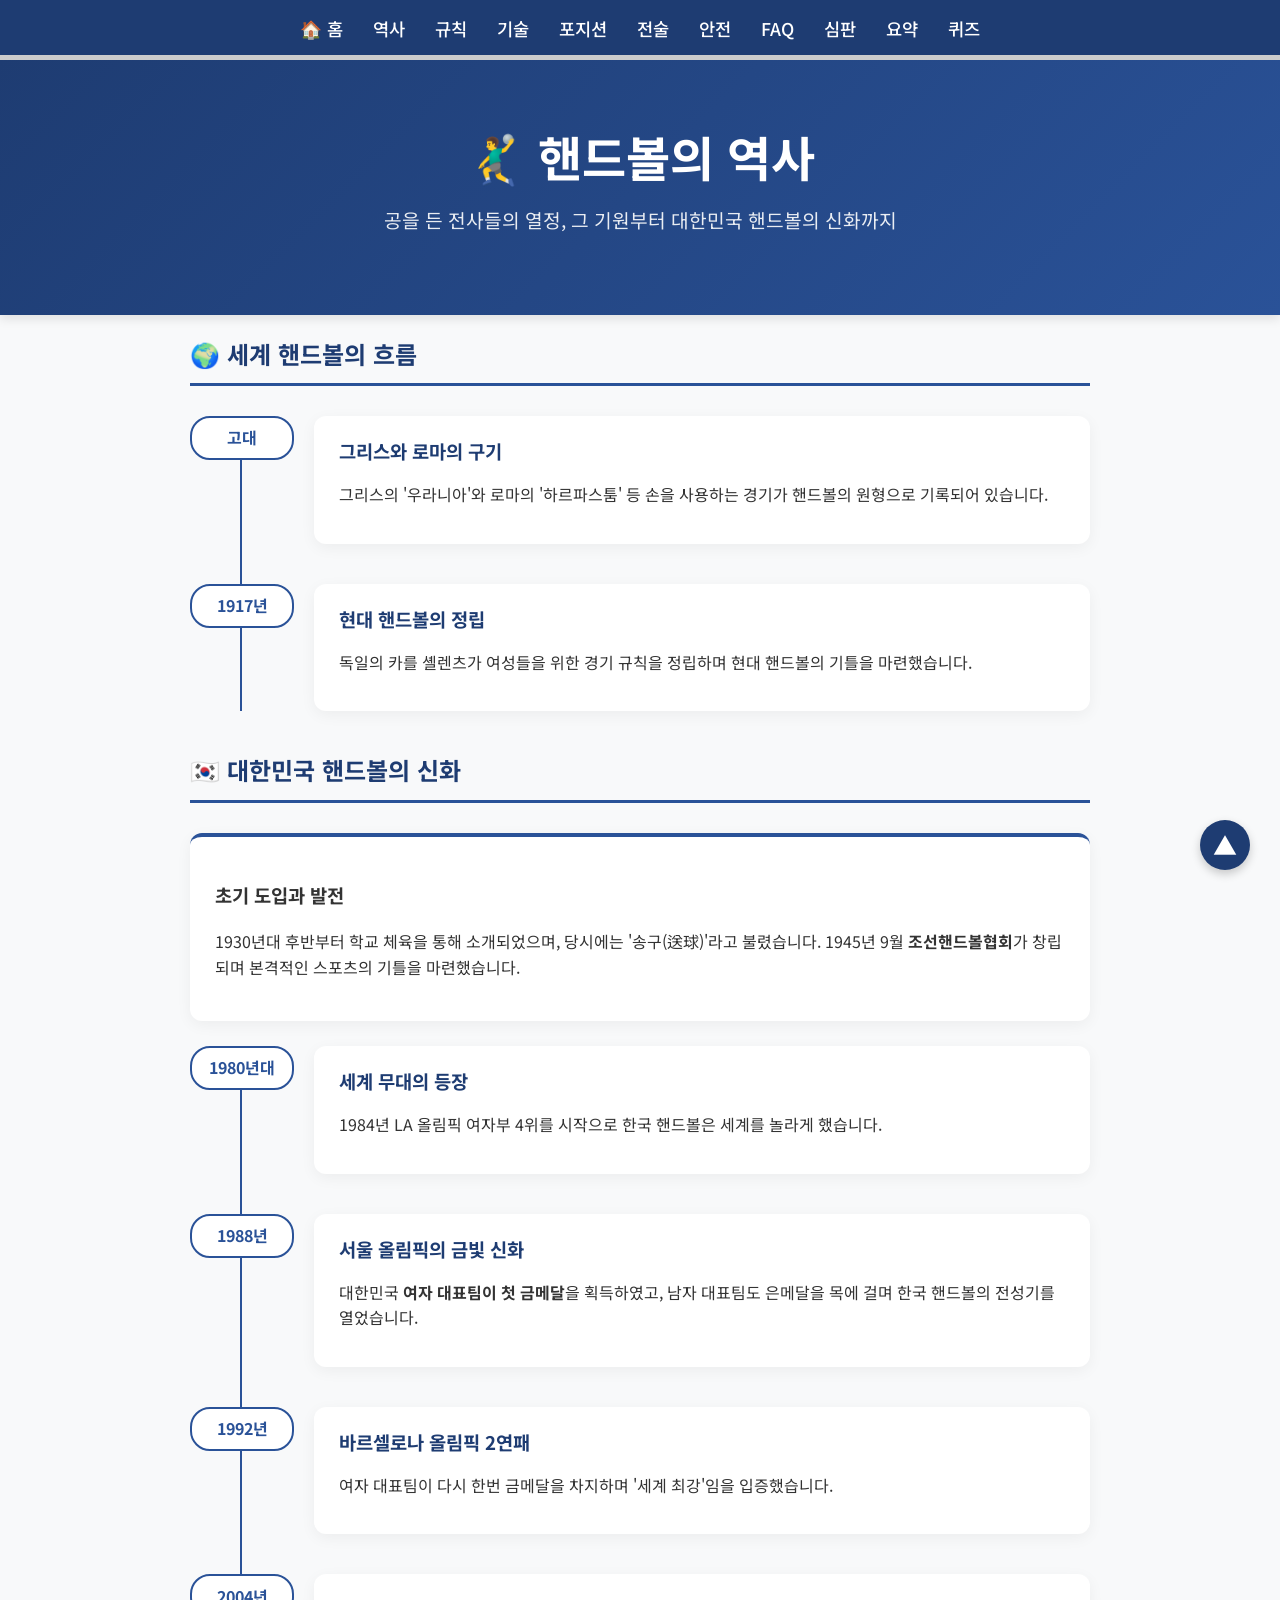
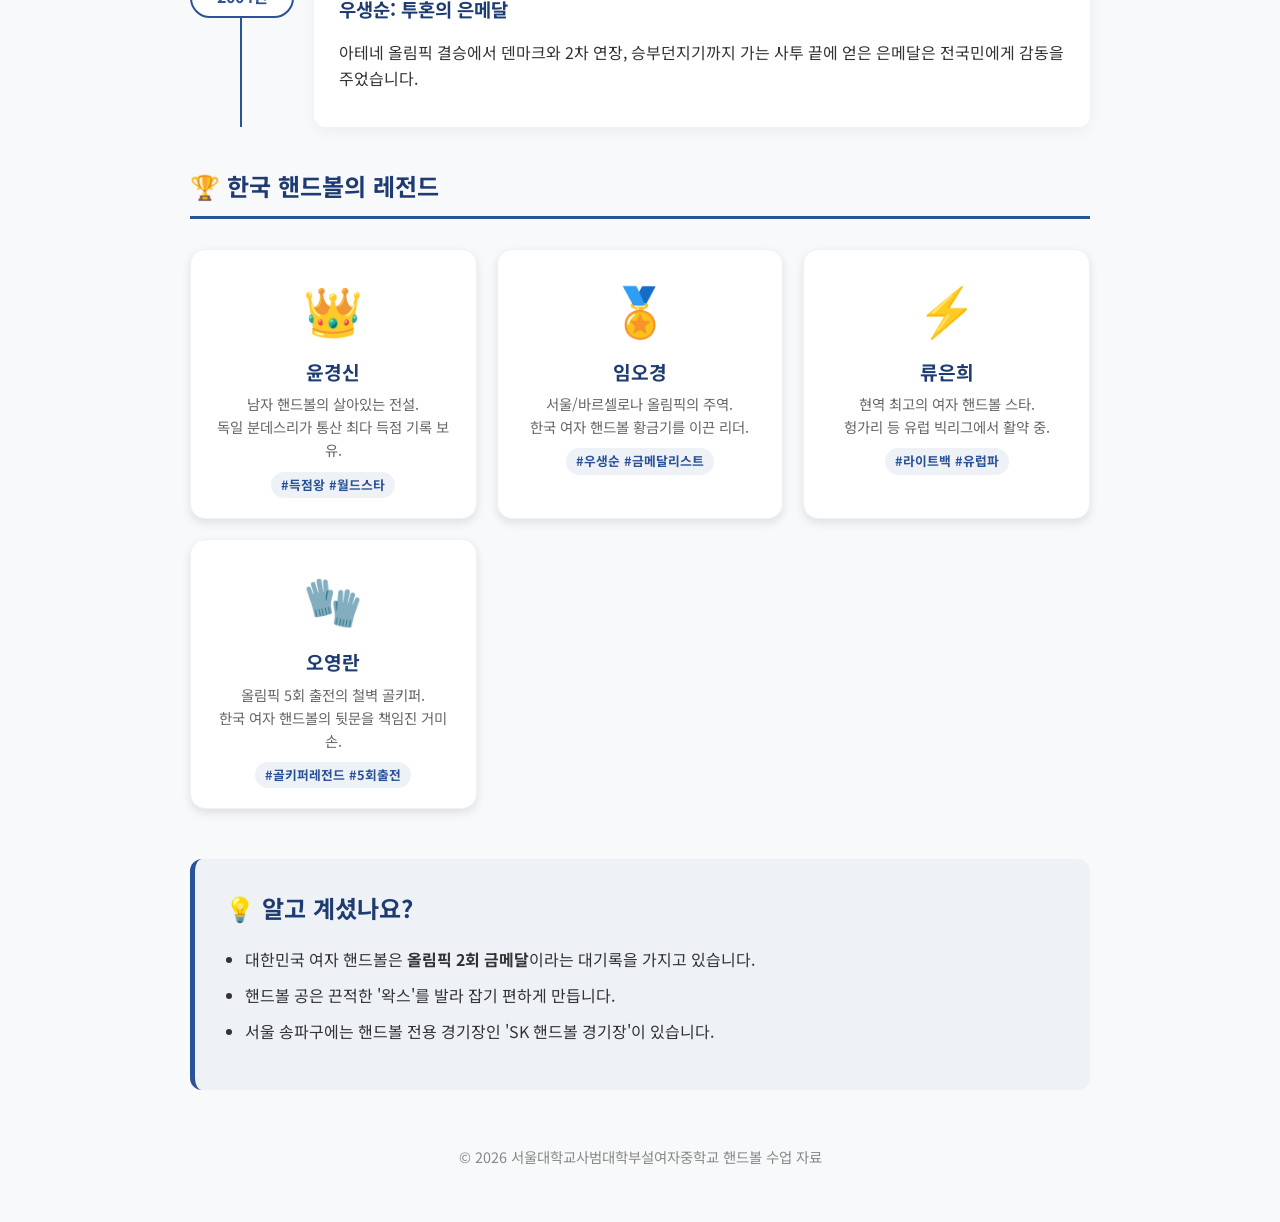
==== history.html @ 9b21e912 "Add 20-stage quiz system and submission portal" ====
<!DOCTYPE html>
<html lang="ko">
<head>
    <meta charset="UTF-8">
    <meta name="viewport" content="width=device-width, initial-scale=1.0">
    <title>핸드볼의 역사 - 대한민국과 세계</title>
    <link rel="stylesheet" href="style.css">
    <link href="https://fonts.googleapis.com/css2?family=Noto+Sans+KR:wght@300;400;700&display=swap" rel="stylesheet">
</head>
<body>
    <nav>
        <div class="container">
            <a href="index.html">🏠 홈</a>
            <a href="history.html">역사</a>
            <a href="rules.html">규칙</a>
            <a href="skills.html">기술</a>
            <a href="positions.html">포지션</a>
            <a href="tactics.html">전술</a>
            <a href="safety.html">안전</a>
            <a href="faq.html">FAQ</a>
            <a href="referee.html">심판</a>
            <a href="study-guide.html">요약</a>
            <a href="quiz.html">퀴즈</a>
        </div>
    </nav>
    <div class="progress-container"><div class="progress-bar" id="myBar"></div></div>
    <header>
        <div class="container">
            <h1>🤾‍♂️ 핸드볼의 역사</h1>
            <p>공을 든 전사들의 열정, 그 기원부터 대한민국 핸드볼의 신화까지</p>
        </div>
    </header>

    <main class="container">
        <!-- 세계 핸드볼 역사 섹션 -->
        <section class="history-section">
            <h2 class="section-title">🌍 세계 핸드볼의 흐름</h2>
            <div class="timeline">
                <div class="timeline-item">
                    <div class="year">고대</div>
                    <div class="content">
                        <h3>그리스와 로마의 구기</h3>
                        <p>그리스의 '우라니아'와 로마의 '하르파스툼' 등 손을 사용하는 경기가 핸드볼의 원형으로 기록되어 있습니다.</p>
                    </div>
                </div>
                <div class="timeline-item">
                    <div class="year">1917년</div>
                    <div class="content">
                        <h3>현대 핸드볼의 정립</h3>
                        <p>독일의 카를 셸렌츠가 여성들을 위한 경기 규칙을 정립하며 현대 핸드볼의 기틀을 마련했습니다.</p>
                    </div>
                </div>
            </div>
        </section>

        <!-- 대한민국 핸드볼 역사 섹션 -->
        <section class="history-section kor-history">
            <h2 class="section-title">🇰🇷 대한민국 핸드볼의 신화</h2>
            
            <div class="history-card">
                <h3>초기 도입과 발전</h3>
                <p>1930년대 후반부터 학교 체육을 통해 소개되었으며, 당시에는 '송구(送球)'라고 불렸습니다. 1945년 9월 <strong>조선핸드볼협회</strong>가 창립되며 본격적인 스포츠의 기틀을 마련했습니다.</p>
            </div>

            <div class="timeline">
                <div class="timeline-item">
                    <div class="year">1980년대</div>
                    <div class="content">
                        <h3>세계 무대의 등장</h3>
                        <p>1984년 LA 올림픽 여자부 4위를 시작으로 한국 핸드볼은 세계를 놀라게 했습니다.</p>
                    </div>
                </div>

                <div class="timeline-item">
                    <div class="year">1988년</div>
                    <div class="content">
                        <h3>서울 올림픽의 금빛 신화</h3>
                        <p>대한민국 <strong>여자 대표팀이 첫 금메달</strong>을 획득하였고, 남자 대표팀도 은메달을 목에 걸며 한국 핸드볼의 전성기를 열었습니다.</p>
                    </div>
                </div>

                <div class="timeline-item">
                    <div class="year">1992년</div>
                    <div class="content">
                        <h3>바르셀로나 올림픽 2연패</h3>
                        <p>여자 대표팀이 다시 한번 금메달을 차지하며 '세계 최강'임을 입증했습니다.</p>
                    </div>
                </div>

                <div class="timeline-item">
                    <div class="year">2004년</div>
                    <div class="content">
                        <h3>우생순: 투혼의 은메달</h3>
                        <p>아테네 올림픽 결승에서 덴마크와 2차 연장, 승부던지기까지 가는 사투 끝에 얻은 은메달은 전국민에게 감동을 주었습니다.</p>
                    </div>
                </div>
            </div>
        </section>

        <!-- 대한민국 핸드볼 레전드 섹션 -->
        <section class="legends-section">
            <h2 class="section-title">🏆 한국 핸드볼의 레전드</h2>
            <div class="legend-grid">
                <div class="player-card">
                    <span class="emoji">👑</span>
                    <h4>윤경신</h4>
                    <p>남자 핸드볼의 살아있는 전설.<br>독일 분데스리가 통산 최다 득점 기록 보유.</p>
                    <span class="player-tag">#득점왕 #월드스타</span>
                </div>
                <div class="player-card">
                    <span class="emoji">🏅</span>
                    <h4>임오경</h4>
                    <p>서울/바르셀로나 올림픽의 주역.<br>한국 여자 핸드볼 황금기를 이끈 리더.</p>
                    <span class="player-tag">#우생순 #금메달리스트</span>
                </div>
                <div class="player-card">
                    <span class="emoji">⚡</span>
                    <h4>류은희</h4>
                    <p>현역 최고의 여자 핸드볼 스타.<br>헝가리 등 유럽 빅리그에서 활약 중.</p>
                    <span class="player-tag">#라이트백 #유럽파</span>
                </div>
                <div class="player-card">
                    <span class="emoji">🧤</span>
                    <h4>오영란</h4>
                    <p>올림픽 5회 출전의 철벽 골키퍼.<br>한국 여자 핸드볼의 뒷문을 책임진 거미손.</p>
                    <span class="player-tag">#골키퍼레전드 #5회출전</span>
                </div>
            </div>
        </section>

        <section class="info-card">
            <h2>💡 알고 계셨나요?</h2>
            <ul>
                <li>대한민국 여자 핸드볼은 <strong>올림픽 2회 금메달</strong>이라는 대기록을 가지고 있습니다.</li>
                <li>핸드볼 공은 끈적한 '왁스'를 발라 잡기 편하게 만듭니다.</li>
                <li>서울 송파구에는 핸드볼 전용 경기장인 'SK 핸드볼 경기장'이 있습니다.</li>
            </ul>
        </section>
    </main>

    <a href="#" class="back-to-top">▲</a>

    <script>
        window.onscroll = function() {myFunction()};
        function myFunction() {
          var winScroll = document.body.scrollTop || document.documentElement.scrollTop;
          var height = document.documentElement.scrollHeight - document.documentElement.clientHeight;
          var scrolled = (winScroll / height) * 100;
          document.getElementById("myBar").style.width = scrolled + "%";
        }
    </script>

    <footer>
        <p>&copy; 2026 서울대학교사범대학부설여자중학교 핸드볼 수업 자료</p>
    </footer>
</body>
</html>
---- style.css ----
body {
    margin: 0;
    padding: 0;
    font-family: 'Noto Sans KR', sans-serif;
    background-color: #f8f9fa;
    color: #333;
    line-height: 1.6;
}

.container {
    max-width: 900px;
    margin: 0 auto;
    padding: 0 20px;
}

header {
    background: linear-gradient(135deg, #1e3c72 0%, #2a5298 100%);
    color: white;
    padding: 60px 0;
    text-align: center;
    box-shadow: 0 4px 10px rgba(0,0,0,0.1);
}

header h1 {
    margin: 0;
    font-size: 3rem;
    font-weight: 700;
}

header p {
    font-size: 1.2rem;
    opacity: 0.9;
    margin-top: 10px;
}

main {
    padding: 40px 0;
}

.timeline {
    position: relative;
    margin-top: 20px;
}

.timeline::before {
    content: '';
    position: absolute;
    left: 50px;
    top: 0;
    bottom: 0;
    width: 2px;
    background: #2a5298;
}

.timeline-item {
    display: flex;
    margin-bottom: 40px;
    position: relative;
}

.year {
    width: 100px;
    min-width: 100px;
    font-weight: 700;
    color: #2a5298;
    background: white;
    height: 40px;
    display: flex;
    align-items: center;
    justify-content: center;
    border: 2px solid #2a5298;
    border-radius: 20px;
    z-index: 1;
    margin-right: 20px;
}

.content {
    background: white;
    padding: 20px 25px;
    border-radius: 12px;
    box-shadow: 0 4px 15px rgba(0,0,0,0.05);
    flex-grow: 1;
}

.content h3 {
    margin: 0 0 10px 0;
    color: #1e3c72;
}

.info-card {
    background: #eef2f7;
    padding: 30px;
    border-radius: 12px;
    margin-top: 50px;
    border-left: 5px solid #2a5298;
}

.info-card h2 {
    margin-top: 0;
    color: #1e3c72;
}

.info-card ul {
    padding-left: 20px;
}

.info-card li {
    margin-bottom: 10px;
}

footer {
    text-align: center;
    padding: 40px 0;
    color: #888;
    font-size: 0.9rem;
}

/* Navigation Bar */
nav {
    background: #1e3c72;
    padding: 15px 0;
    position: sticky;
    top: 0;
    z-index: 1000;
}

nav .container {
    display: flex;
    justify-content: center;
    gap: 30px;
}

nav a {
    color: white;
    text-decoration: none;
    font-weight: 500;
    font-size: 1.1rem;
    transition: opacity 0.3s;
}

nav a:hover {
    opacity: 0.7;
}

/* Section Titles */
.section-title {
    border-bottom: 3px solid #2a5298;
    padding-bottom: 10px;
    margin-bottom: 30px;
    color: #1e3c72;
}

/* Rules & Referee Content */
.rule-card {
    background: white;
    padding: 25px;
    border-radius: 12px;
    box-shadow: 0 4px 15px rgba(0,0,0,0.05);
    margin-bottom: 20px;
}

.rule-card h3 {
    margin-top: 0;
    color: #2a5298;
    display: flex;
    align-items: center;
    gap: 10px;
}

/* Quiz Styles */
.quiz-container {
    background: white;
    padding: 40px;
    border-radius: 12px;
    box-shadow: 0 4px 20px rgba(0,0,0,0.1);
    margin-top: 30px;
}

.question {
    font-size: 1.2rem;
    font-weight: 700;
    margin-bottom: 20px;
}

.options {
    display: flex;
    flex-direction: column;
    gap: 10px;
}

.option-btn {
    padding: 15px;
    border: 2px solid #eef2f7;
    border-radius: 8px;
    background: white;
    cursor: pointer;
    text-align: left;
    font-size: 1rem;
    transition: all 0.2s;
}

.option-btn:hover {
    background: #f8f9fa;
    border-color: #2a5298;
}

.option-btn.correct {
    background: #d4edda;
    border-color: #28a745;
    color: #155724;
}

.option-btn.wrong {
    background: #f8d7da;
    border-color: #dc3545;
    color: #721c24;
}

.result-area {
    margin-top: 30px;
    padding: 20px;
    border-radius: 8px;
    display: none;
    text-align: center;
}

/* Rule & History Cards */
.rule-card, .history-card {
    background: white;
    padding: 25px;
    border-radius: 12px;
    box-shadow: 0 4px 15px rgba(0,0,0,0.05);
    margin-bottom: 25px;
    border-top: 4px solid #2a5298;
    transition: transform 0.2s;
}

.rule-card:hover, .history-card:hover {
    transform: translateY(-5px);
}

/* Player/Legend Section */
.legend-grid {
    display: grid;
    grid-template-columns: repeat(auto-fit, minmax(250px, 1fr));
    gap: 20px;
    margin-top: 30px;
}

.player-card {
    background: #fff;
    border-radius: 15px;
    overflow: hidden;
    box-shadow: 0 4px 10px rgba(0,0,0,0.1);
    text-align: center;
    padding: 20px;
    border: 1px solid #eef2f7;
}

.player-card .emoji {
    font-size: 3rem;
    margin-bottom: 10px;
    display: block;
}

.player-card h4 {
    margin: 10px 0 5px 0;
    color: #1e3c72;
    font-size: 1.2rem;
}

.player-card p {
    font-size: 0.9rem;
    color: #666;
    margin: 0;
}

.player-tag {
    display: inline-block;
    background: #eef2f7;
    color: #2a5298;
    padding: 3px 10px;
    border-radius: 15px;
    font-size: 0.8rem;
    margin-top: 10px;
    font-weight: 700;
}

/* Icon List */
.icon-list {
    list-style: none;
    padding: 0;
}

.icon-list li {
    padding-left: 30px;
    position: relative;
    margin-bottom: 15px;
}

.icon-list li::before {
    content: '⭐';
    position: absolute;
    left: 0;
    top: 0;
}

/* Skill Cards */
.skill-card {
    display: flex;
    background: white;
    border-radius: 15px;
    margin-bottom: 25px;
    overflow: hidden;
    box-shadow: 0 4px 15px rgba(0,0,0,0.05);
}

.skill-icon {
    background: #2a5298;
    color: white;
    width: 80px;
    display: flex;
    align-items: center;
    justify-content: center;
    font-size: 2.5rem;
}

.skill-content {
    padding: 20px 25px;
    flex: 1;
}

.skill-content h3 {
    margin: 0 0 10px 0;
    color: #1e3c72;
}

.skill-point {
    background: #fff3cd;
    padding: 10px 15px;
    border-radius: 8px;
    font-size: 0.9rem;
    border-left: 4px solid #ffc107;
    margin-top: 10px;
}

/* Back to Top Button */
.back-to-top {
    position: fixed;
    bottom: 30px;
    right: 30px;
    background: #1e3c72;
    color: white;
    width: 50px;
    height: 50px;
    border-radius: 50%;
    display: flex;
    align-items: center;
    justify-content: center;
    text-decoration: none;
    box-shadow: 0 4px 10px rgba(0,0,0,0.2);
    font-size: 1.5rem;
    z-index: 100;
}

/* Progress Bar */
.progress-container {
    width: 100%;
    height: 5px;
    background: #ccc;
    position: fixed;
    top: 55px; /* 아래 nav 높이에 맞춰 조정 */
    left: 0;
    z-index: 1001;
}

.progress-bar {
    height: 5px;
    background: #ffc107;
    width: 0%;
}

/* Position Grid */
.position-grid {
    display: grid;
    grid-template-columns: repeat(auto-fit, minmax(200px, 1fr));
    gap: 15px;
    margin-top: 20px;
}

.pos-card {
    background: #f1f4f9;
    padding: 20px;
    border-radius: 10px;
    border-left: 4px solid #1e3c72;
}

.pos-card h4 {
    margin: 0 0 10px 0;
    color: #1e3c72;
}

/* Dashboard Cards */
.dashboard-grid {
    display: grid;
    grid-template-columns: repeat(auto-fit, minmax(280px, 1fr));
    gap: 20px;
    margin-top: 30px;
}

.dash-card {
    background: white;
    padding: 30px;
    border-radius: 20px;
    text-align: center;
    box-shadow: 0 10px 25px rgba(0,0,0,0.05);
    text-decoration: none;
    color: inherit;
    transition: all 0.3s;
    border: 1px solid #eef2f7;
}

.dash-card:hover {
    transform: translateY(-10px);
    box-shadow: 0 15px 35px rgba(30, 60, 114, 0.15);
    border-color: #2a5298;
}

.dash-icon {
    font-size: 3.5rem;
    margin-bottom: 15px;
    display: block;
}

.dash-card h3 {
    margin: 10px 0;
    color: #1e3c72;
}

.dash-card p {
    font-size: 0.95rem;
    color: #666;
    margin: 0;
}

/* Checklist Styles */
.checklist-container {
    background: white;
    padding: 30px;
    border-radius: 15px;
    box-shadow: 0 4px 15px rgba(0,0,0,0.05);
    margin-bottom: 30px;
}

.check-item {
    display: flex;
    align-items: center;
    padding: 15px;
    border-bottom: 1px solid #eee;
    cursor: pointer;
    transition: background 0.2s;
}

.check-item:hover {
    background: #f8f9fa;
}

.check-item input[type="checkbox"] {
    width: 20px;
    height: 20px;
    margin-right: 15px;
    cursor: pointer;
}

.check-item.completed {
    color: #888;
    text-decoration: line-through;
}

.skill-category {
    margin-top: 30px;
    font-weight: 700;
    color: #1e3c72;
    border-left: 5px solid #ffc107;
    padding-left: 15px;
    margin-bottom: 15px;
}

/* Session Selection */
.session-grid {
    display: grid;
    grid-template-columns: repeat(auto-fill, minmax(120px, 1fr));
    gap: 15px;
    margin-bottom: 30px;
}

.session-btn {
    padding: 20px;
    background: white;
    border: 2px solid #eef2f7;
    border-radius: 12px;
    cursor: pointer;
    text-align: center;
    font-weight: 700;
    transition: all 0.2s;
}

.session-btn:hover {
    border-color: #1e3c72;
    background: #f1f4f9;
}

.session-btn.locked {
    opacity: 0.5;
    cursor: not-allowed;
    background: #eee;
}

/* Submission Portal */
.submission-card {
    background: white;
    padding: 20px;
    border-radius: 12px;
    box-shadow: 0 4px 10px rgba(0,0,0,0.05);
    margin-bottom: 15px;
    display: flex;
    justify-content: space-between;
    align-items: center;
}

.status-badge {
    padding: 5px 12px;
    border-radius: 15px;
    font-size: 0.85rem;
    font-weight: 700;
}

.status-done { background: #d4edda; color: #155724; }
.status-wait { background: #f8d7da; color: #721c24; }

@media (max-width: 600px) {
    .skill-card {
        flex-direction: column;
    }
    .skill-icon {
        width: 100%;
        height: 60px;
        font-size: 1.8rem;
    }
}
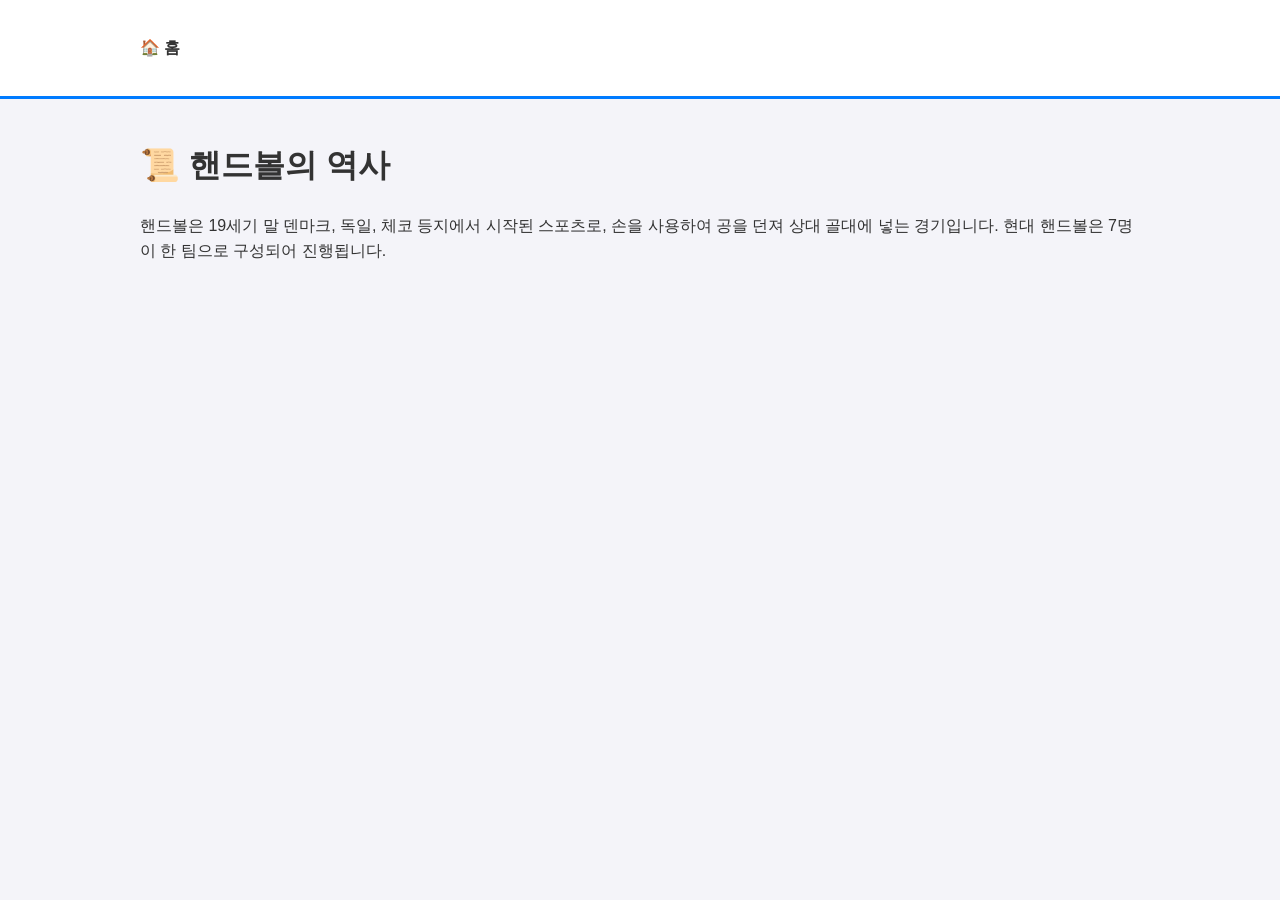
==== commit b1c4d717: "학습 페이지 보완 및 퀴즈 추가" ====
--- a/history.html
+++ b/history.html
@@ -2,157 +2,14 @@
 <html lang="ko">
 <head>
     <meta charset="UTF-8">
-    <meta name="viewport" content="width=device-width, initial-scale=1.0">
-    <title>핸드볼의 역사 - 대한민국과 세계</title>
+    <title>핸드볼의 역사</title>
     <link rel="stylesheet" href="style.css">
-    <link href="https://fonts.googleapis.com/css2?family=Noto+Sans+KR:wght@300;400;700&display=swap" rel="stylesheet">
 </head>
 <body>
-    <nav>
-        <div class="container">
-            <a href="index.html">🏠 홈</a>
-            <a href="history.html">역사</a>
-            <a href="rules.html">규칙</a>
-            <a href="skills.html">기술</a>
-            <a href="positions.html">포지션</a>
-            <a href="tactics.html">전술</a>
-            <a href="safety.html">안전</a>
-            <a href="faq.html">FAQ</a>
-            <a href="referee.html">심판</a>
-            <a href="study-guide.html">요약</a>
-            <a href="quiz.html">퀴즈</a>
-        </div>
-    </nav>
-    <div class="progress-container"><div class="progress-bar" id="myBar"></div></div>
-    <header>
-        <div class="container">
-            <h1>🤾‍♂️ 핸드볼의 역사</h1>
-            <p>공을 든 전사들의 열정, 그 기원부터 대한민국 핸드볼의 신화까지</p>
-        </div>
-    </header>
-
+    <nav><div class="container"><a href="index.html">🏠 홈</a></div></nav>
     <main class="container">
-        <!-- 세계 핸드볼 역사 섹션 -->
-        <section class="history-section">
-            <h2 class="section-title">🌍 세계 핸드볼의 흐름</h2>
-            <div class="timeline">
-                <div class="timeline-item">
-                    <div class="year">고대</div>
-                    <div class="content">
-                        <h3>그리스와 로마의 구기</h3>
-                        <p>그리스의 '우라니아'와 로마의 '하르파스툼' 등 손을 사용하는 경기가 핸드볼의 원형으로 기록되어 있습니다.</p>
-                    </div>
-                </div>
-                <div class="timeline-item">
-                    <div class="year">1917년</div>
-                    <div class="content">
-                        <h3>현대 핸드볼의 정립</h3>
-                        <p>독일의 카를 셸렌츠가 여성들을 위한 경기 규칙을 정립하며 현대 핸드볼의 기틀을 마련했습니다.</p>
-                    </div>
-                </div>
-            </div>
-        </section>
-
-        <!-- 대한민국 핸드볼 역사 섹션 -->
-        <section class="history-section kor-history">
-            <h2 class="section-title">🇰🇷 대한민국 핸드볼의 신화</h2>
-            
-            <div class="history-card">
-                <h3>초기 도입과 발전</h3>
-                <p>1930년대 후반부터 학교 체육을 통해 소개되었으며, 당시에는 '송구(送球)'라고 불렸습니다. 1945년 9월 <strong>조선핸드볼협회</strong>가 창립되며 본격적인 스포츠의 기틀을 마련했습니다.</p>
-            </div>
-
-            <div class="timeline">
-                <div class="timeline-item">
-                    <div class="year">1980년대</div>
-                    <div class="content">
-                        <h3>세계 무대의 등장</h3>
-                        <p>1984년 LA 올림픽 여자부 4위를 시작으로 한국 핸드볼은 세계를 놀라게 했습니다.</p>
-                    </div>
-                </div>
-
-                <div class="timeline-item">
-                    <div class="year">1988년</div>
-                    <div class="content">
-                        <h3>서울 올림픽의 금빛 신화</h3>
-                        <p>대한민국 <strong>여자 대표팀이 첫 금메달</strong>을 획득하였고, 남자 대표팀도 은메달을 목에 걸며 한국 핸드볼의 전성기를 열었습니다.</p>
-                    </div>
-                </div>
-
-                <div class="timeline-item">
-                    <div class="year">1992년</div>
-                    <div class="content">
-                        <h3>바르셀로나 올림픽 2연패</h3>
-                        <p>여자 대표팀이 다시 한번 금메달을 차지하며 '세계 최강'임을 입증했습니다.</p>
-                    </div>
-                </div>
-
-                <div class="timeline-item">
-                    <div class="year">2004년</div>
-                    <div class="content">
-                        <h3>우생순: 투혼의 은메달</h3>
-                        <p>아테네 올림픽 결승에서 덴마크와 2차 연장, 승부던지기까지 가는 사투 끝에 얻은 은메달은 전국민에게 감동을 주었습니다.</p>
-                    </div>
-                </div>
-            </div>
-        </section>
-
-        <!-- 대한민국 핸드볼 레전드 섹션 -->
-        <section class="legends-section">
-            <h2 class="section-title">🏆 한국 핸드볼의 레전드</h2>
-            <div class="legend-grid">
-                <div class="player-card">
-                    <span class="emoji">👑</span>
-                    <h4>윤경신</h4>
-                    <p>남자 핸드볼의 살아있는 전설.<br>독일 분데스리가 통산 최다 득점 기록 보유.</p>
-                    <span class="player-tag">#득점왕 #월드스타</span>
-                </div>
-                <div class="player-card">
-                    <span class="emoji">🏅</span>
-                    <h4>임오경</h4>
-                    <p>서울/바르셀로나 올림픽의 주역.<br>한국 여자 핸드볼 황금기를 이끈 리더.</p>
-                    <span class="player-tag">#우생순 #금메달리스트</span>
-                </div>
-                <div class="player-card">
-                    <span class="emoji">⚡</span>
-                    <h4>류은희</h4>
-                    <p>현역 최고의 여자 핸드볼 스타.<br>헝가리 등 유럽 빅리그에서 활약 중.</p>
-                    <span class="player-tag">#라이트백 #유럽파</span>
-                </div>
-                <div class="player-card">
-                    <span class="emoji">🧤</span>
-                    <h4>오영란</h4>
-                    <p>올림픽 5회 출전의 철벽 골키퍼.<br>한국 여자 핸드볼의 뒷문을 책임진 거미손.</p>
-                    <span class="player-tag">#골키퍼레전드 #5회출전</span>
-                </div>
-            </div>
-        </section>
-
-        <section class="info-card">
-            <h2>💡 알고 계셨나요?</h2>
-            <ul>
-                <li>대한민국 여자 핸드볼은 <strong>올림픽 2회 금메달</strong>이라는 대기록을 가지고 있습니다.</li>
-                <li>핸드볼 공은 끈적한 '왁스'를 발라 잡기 편하게 만듭니다.</li>
-                <li>서울 송파구에는 핸드볼 전용 경기장인 'SK 핸드볼 경기장'이 있습니다.</li>
-            </ul>
-        </section>
+        <h1>📜 핸드볼의 역사</h1>
+        <p>핸드볼은 19세기 말 덴마크, 독일, 체코 등지에서 시작된 스포츠로, 손을 사용하여 공을 던져 상대 골대에 넣는 경기입니다. 현대 핸드볼은 7명이 한 팀으로 구성되어 진행됩니다.</p>
     </main>
-
-    <a href="#" class="back-to-top">▲</a>
-
-    <script>
-        window.onscroll = function() {myFunction()};
-        function myFunction() {
-          var winScroll = document.body.scrollTop || document.documentElement.scrollTop;
-          var height = document.documentElement.scrollHeight - document.documentElement.clientHeight;
-          var scrolled = (winScroll / height) * 100;
-          document.getElementById("myBar").style.width = scrolled + "%";
-        }
-    </script>
-
-    <footer>
-        <p>&copy; 2026 서울대학교사범대학부설여자중학교 핸드볼 수업 자료</p>
-    </footer>
 </body>
-</html>
- 
+</html>
--- a/style.css
+++ b/style.css
@@ -1,550 +1,10 @@
-body {
-    margin: 0;
-    padding: 0;
-    font-family: 'Noto Sans KR', sans-serif;
-    background-color: #f8f9fa;
-    color: #333;
-    line-height: 1.6;
-}
-
-.container {
-    max-width: 900px;
-    margin: 0 auto;
-    padding: 0 20px;
-}
-
-header {
-    background: linear-gradient(135deg, #1e3c72 0%, #2a5298 100%);
-    color: white;
-    padding: 60px 0;
-    text-align: center;
-    box-shadow: 0 4px 10px rgba(0,0,0,0.1);
-}
-
-header h1 {
-    margin: 0;
-    font-size: 3rem;
-    font-weight: 700;
-}
-
-header p {
-    font-size: 1.2rem;
-    opacity: 0.9;
-    margin-top: 10px;
-}
-
-main {
-    padding: 40px 0;
-}
-
-.timeline {
-    position: relative;
-    margin-top: 20px;
-}
-
-.timeline::before {
-    content: '';
-    position: absolute;
-    left: 50px;
-    top: 0;
-    bottom: 0;
-    width: 2px;
-    background: #2a5298;
-}
-
-.timeline-item {
-    display: flex;
-    margin-bottom: 40px;
-    position: relative;
-}
-
-.year {
-    width: 100px;
-    min-width: 100px;
-    font-weight: 700;
-    color: #2a5298;
-    background: white;
-    height: 40px;
-    display: flex;
-    align-items: center;
-    justify-content: center;
-    border: 2px solid #2a5298;
-    border-radius: 20px;
-    z-index: 1;
-    margin-right: 20px;
-}
-
-.content {
-    background: white;
-    padding: 20px 25px;
-    border-radius: 12px;
-    box-shadow: 0 4px 15px rgba(0,0,0,0.05);
-    flex-grow: 1;
-}
-
-.content h3 {
-    margin: 0 0 10px 0;
-    color: #1e3c72;
-}
-
-.info-card {
-    background: #eef2f7;
-    padding: 30px;
-    border-radius: 12px;
-    margin-top: 50px;
-    border-left: 5px solid #2a5298;
-}
-
-.info-card h2 {
-    margin-top: 0;
-    color: #1e3c72;
-}
-
-.info-card ul {
-    padding-left: 20px;
-}
-
-.info-card li {
-    margin-bottom: 10px;
-}
-
-footer {
-    text-align: center;
-    padding: 40px 0;
-    color: #888;
-    font-size: 0.9rem;
-}
-
-/* Navigation Bar */
-nav {
-    background: #1e3c72;
-    padding: 15px 0;
-    position: sticky;
-    top: 0;
-    z-index: 1000;
-}
-
-nav .container {
-    display: flex;
-    justify-content: center;
-    gap: 30px;
-}
-
-nav a {
-    color: white;
-    text-decoration: none;
-    font-weight: 500;
-    font-size: 1.1rem;
-    transition: opacity 0.3s;
-}
-
-nav a:hover {
-    opacity: 0.7;
-}
-
-/* Section Titles */
-.section-title {
-    border-bottom: 3px solid #2a5298;
-    padding-bottom: 10px;
-    margin-bottom: 30px;
-    color: #1e3c72;
-}
-
-/* Rules & Referee Content */
-.rule-card {
-    background: white;
-    padding: 25px;
-    border-radius: 12px;
-    box-shadow: 0 4px 15px rgba(0,0,0,0.05);
-    margin-bottom: 20px;
-}
-
-.rule-card h3 {
-    margin-top: 0;
-    color: #2a5298;
-    display: flex;
-    align-items: center;
-    gap: 10px;
-}
-
-/* Quiz Styles */
-.quiz-container {
-    background: white;
-    padding: 40px;
-    border-radius: 12px;
-    box-shadow: 0 4px 20px rgba(0,0,0,0.1);
-    margin-top: 30px;
-}
-
-.question {
-    font-size: 1.2rem;
-    font-weight: 700;
-    margin-bottom: 20px;
-}
-
-.options {
-    display: flex;
-    flex-direction: column;
-    gap: 10px;
-}
-
-.option-btn {
-    padding: 15px;
-    border: 2px solid #eef2f7;
-    border-radius: 8px;
-    background: white;
-    cursor: pointer;
-    text-align: left;
-    font-size: 1rem;
-    transition: all 0.2s;
-}
-
-.option-btn:hover {
-    background: #f8f9fa;
-    border-color: #2a5298;
-}
-
-.option-btn.correct {
-    background: #d4edda;
-    border-color: #28a745;
-    color: #155724;
-}
-
-.option-btn.wrong {
-    background: #f8d7da;
-    border-color: #dc3545;
-    color: #721c24;
-}
-
-.result-area {
-    margin-top: 30px;
-    padding: 20px;
-    border-radius: 8px;
-    display: none;
-    text-align: center;
-}
-
-/* Rule & History Cards */
-.rule-card, .history-card {
-    background: white;
-    padding: 25px;
-    border-radius: 12px;
-    box-shadow: 0 4px 15px rgba(0,0,0,0.05);
-    margin-bottom: 25px;
-    border-top: 4px solid #2a5298;
-    transition: transform 0.2s;
-}
-
-.rule-card:hover, .history-card:hover {
-    transform: translateY(-5px);
-}
-
-/* Player/Legend Section */
-.legend-grid {
-    display: grid;
-    grid-template-columns: repeat(auto-fit, minmax(250px, 1fr));
-    gap: 20px;
-    margin-top: 30px;
-}
-
-.player-card {
-    background: #fff;
-    border-radius: 15px;
-    overflow: hidden;
-    box-shadow: 0 4px 10px rgba(0,0,0,0.1);
-    text-align: center;
-    padding: 20px;
-    border: 1px solid #eef2f7;
-}
-
-.player-card .emoji {
-    font-size: 3rem;
-    margin-bottom: 10px;
-    display: block;
-}
-
-.player-card h4 {
-    margin: 10px 0 5px 0;
-    color: #1e3c72;
-    font-size: 1.2rem;
-}
-
-.player-card p {
-    font-size: 0.9rem;
-    color: #666;
-    margin: 0;
-}
-
-.player-tag {
-    display: inline-block;
-    background: #eef2f7;
-    color: #2a5298;
-    padding: 3px 10px;
-    border-radius: 15px;
-    font-size: 0.8rem;
-    margin-top: 10px;
-    font-weight: 700;
-}
-
-/* Icon List */
-.icon-list {
-    list-style: none;
-    padding: 0;
-}
-
-.icon-list li {
-    padding-left: 30px;
-    position: relative;
-    margin-bottom: 15px;
-}
-
-.icon-list li::before {
-    content: '⭐';
-    position: absolute;
-    left: 0;
-    top: 0;
-}
-
-/* Skill Cards */
-.skill-card {
-    display: flex;
-    background: white;
-    border-radius: 15px;
-    margin-bottom: 25px;
-    overflow: hidden;
-    box-shadow: 0 4px 15px rgba(0,0,0,0.05);
-}
-
-.skill-icon {
-    background: #2a5298;
-    color: white;
-    width: 80px;
-    display: flex;
-    align-items: center;
-    justify-content: center;
-    font-size: 2.5rem;
-}
-
-.skill-content {
-    padding: 20px 25px;
-    flex: 1;
-}
-
-.skill-content h3 {
-    margin: 0 0 10px 0;
-    color: #1e3c72;
-}
-
-.skill-point {
-    background: #fff3cd;
-    padding: 10px 15px;
-    border-radius: 8px;
-    font-size: 0.9rem;
-    border-left: 4px solid #ffc107;
-    margin-top: 10px;
-}
-
-/* Back to Top Button */
-.back-to-top {
-    position: fixed;
-    bottom: 30px;
-    right: 30px;
-    background: #1e3c72;
-    color: white;
-    width: 50px;
-    height: 50px;
-    border-radius: 50%;
-    display: flex;
-    align-items: center;
-    justify-content: center;
-    text-decoration: none;
-    box-shadow: 0 4px 10px rgba(0,0,0,0.2);
-    font-size: 1.5rem;
-    z-index: 100;
-}
-
-/* Progress Bar */
-.progress-container {
-    width: 100%;
-    height: 5px;
-    background: #ccc;
-    position: fixed;
-    top: 55px; /* 아래 nav 높이에 맞춰 조정 */
-    left: 0;
-    z-index: 1001;
-}
-
-.progress-bar {
-    height: 5px;
-    background: #ffc107;
-    width: 0%;
-}
-
-/* Position Grid */
-.position-grid {
-    display: grid;
-    grid-template-columns: repeat(auto-fit, minmax(200px, 1fr));
-    gap: 15px;
-    margin-top: 20px;
-}
-
-.pos-card {
-    background: #f1f4f9;
-    padding: 20px;
-    border-radius: 10px;
-    border-left: 4px solid #1e3c72;
-}
-
-.pos-card h4 {
-    margin: 0 0 10px 0;
-    color: #1e3c72;
-}
-
-/* Dashboard Cards */
-.dashboard-grid {
-    display: grid;
-    grid-template-columns: repeat(auto-fit, minmax(280px, 1fr));
-    gap: 20px;
-    margin-top: 30px;
-}
-
-.dash-card {
-    background: white;
-    padding: 30px;
-    border-radius: 20px;
-    text-align: center;
-    box-shadow: 0 10px 25px rgba(0,0,0,0.05);
-    text-decoration: none;
-    color: inherit;
-    transition: all 0.3s;
-    border: 1px solid #eef2f7;
-}
-
-.dash-card:hover {
-    transform: translateY(-10px);
-    box-shadow: 0 15px 35px rgba(30, 60, 114, 0.15);
-    border-color: #2a5298;
-}
-
-.dash-icon {
-    font-size: 3.5rem;
-    margin-bottom: 15px;
-    display: block;
-}
-
-.dash-card h3 {
-    margin: 10px 0;
-    color: #1e3c72;
-}
-
-.dash-card p {
-    font-size: 0.95rem;
-    color: #666;
-    margin: 0;
-}
-
-/* Checklist Styles */
-.checklist-container {
-    background: white;
-    padding: 30px;
-    border-radius: 15px;
-    box-shadow: 0 4px 15px rgba(0,0,0,0.05);
-    margin-bottom: 30px;
-}
-
-.check-item {
-    display: flex;
-    align-items: center;
-    padding: 15px;
-    border-bottom: 1px solid #eee;
-    cursor: pointer;
-    transition: background 0.2s;
-}
-
-.check-item:hover {
-    background: #f8f9fa;
-}
-
-.check-item input[type="checkbox"] {
-    width: 20px;
-    height: 20px;
-    margin-right: 15px;
-    cursor: pointer;
-}
-
-.check-item.completed {
-    color: #888;
-    text-decoration: line-through;
-}
-
-.skill-category {
-    margin-top: 30px;
-    font-weight: 700;
-    color: #1e3c72;
-    border-left: 5px solid #ffc107;
-    padding-left: 15px;
-    margin-bottom: 15px;
-}
-
-/* Session Selection */
-.session-grid {
-    display: grid;
-    grid-template-columns: repeat(auto-fill, minmax(120px, 1fr));
-    gap: 15px;
-    margin-bottom: 30px;
-}
-
-.session-btn {
-    padding: 20px;
-    background: white;
-    border: 2px solid #eef2f7;
-    border-radius: 12px;
-    cursor: pointer;
-    text-align: center;
-    font-weight: 700;
-    transition: all 0.2s;
-}
-
-.session-btn:hover {
-    border-color: #1e3c72;
-    background: #f1f4f9;
-}
-
-.session-btn.locked {
-    opacity: 0.5;
-    cursor: not-allowed;
-    background: #eee;
-}
-
-/* Submission Portal */
-.submission-card {
-    background: white;
-    padding: 20px;
-    border-radius: 12px;
-    box-shadow: 0 4px 10px rgba(0,0,0,0.05);
-    margin-bottom: 15px;
-    display: flex;
-    justify-content: space-between;
-    align-items: center;
-}
-
-.status-badge {
-    padding: 5px 12px;
-    border-radius: 15px;
-    font-size: 0.85rem;
-    font-weight: 700;
-}
-
-.status-done { background: #d4edda; color: #155724; }
-.status-wait { background: #f8d7da; color: #721c24; }
-
-@media (max-width: 600px) {
-    .skill-card {
-        flex-direction: column;
-    }
-    .skill-icon {
-        width: 100%;
-        height: 60px;
-        font-size: 1.8rem;
-    }
-}
+body { font-family: 'Noto Sans KR', sans-serif; line-height: 1.6; background-color: #f4f4f9; color: #333; margin: 0; }
+.container { max-width: 1000px; margin: auto; padding: 20px; }
+nav { background: #fff; padding: 15px 0; border-bottom: 3px solid #007bff; }
+nav .container a { margin-right: 15px; text-decoration: none; color: #333; font-weight: bold; }
+.dashboard-grid { display: grid; grid-template-columns: repeat(auto-fit, minmax(200px, 1fr)); gap: 20px; margin-top: 20px; }
+.dash-card { background: #fff; padding: 20px; border: 1px solid #ddd; border-radius: 10px; text-decoration: none; color: #333; transition: 0.3s; }
+.dash-card:hover { transform: translateY(-5px); box-shadow: 0 5px 15px rgba(0,0,0,0.1); }
+.progress-container { width: 100%; height: 8px; background: #ccc; position: fixed; top: 0; }
+.progress-bar { height: 8px; background: #007bff; width: 0%; }
+footer { text-align: center; margin-top: 50px; padding: 20px; font-size: 0.8em; }
